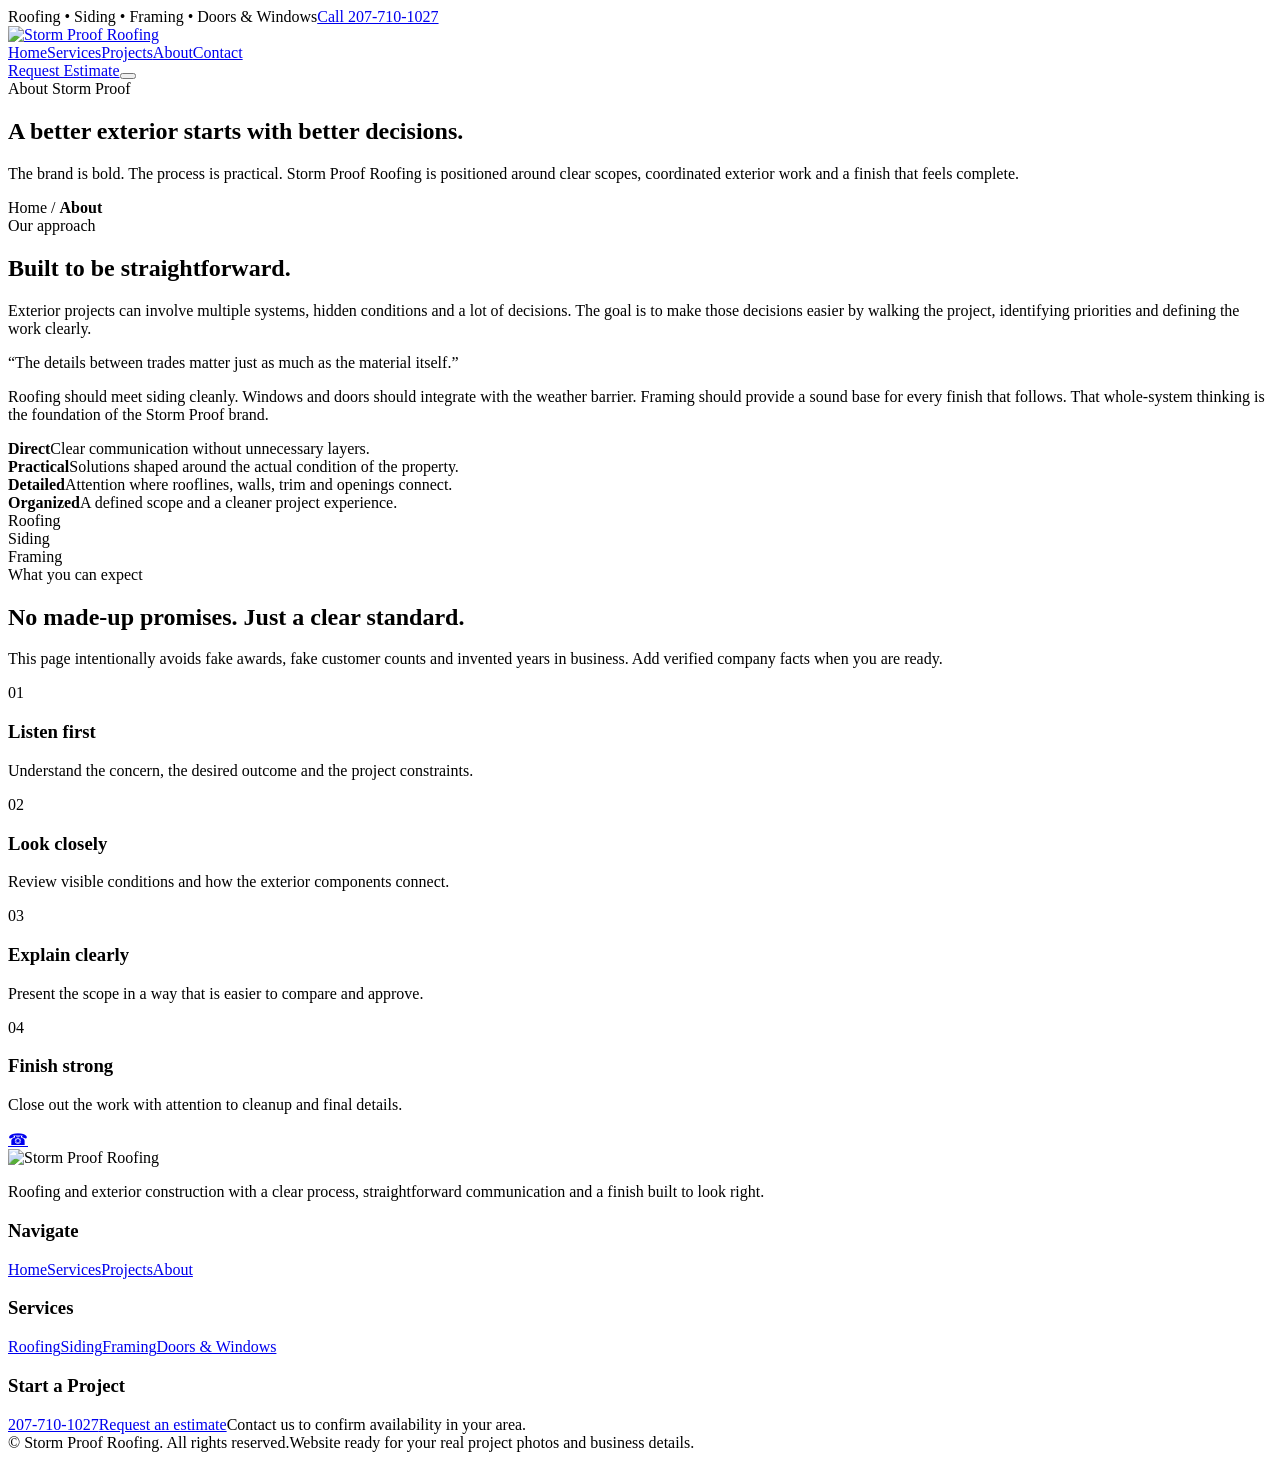
==== about.html @ b7cfe159 "Add files via upload" ====
<!doctype html><html lang="en"><head><meta charset="utf-8"><meta name="viewport" content="width=device-width,initial-scale=1"><meta name="description" content="Storm Proof Roofing — roofing, siding, framing, doors and windows."><title>About | Storm Proof Roofing</title><link rel="icon" href="assets/images/favicon.svg" type="image/svg+xml"><link rel="stylesheet" href="assets/css/styles.css"></head><body>
<div class="topbar"><div class="container"><span>Roofing • Siding • Framing • Doors &amp; Windows</span><a href="tel:2077101027">Call 207-710-1027</a></div></div>
<header class="site-header"><div class="container nav">
<a class="brand" href="index.html"><img src="assets/images/storm-proof-logo.png" alt="Storm Proof Roofing"></a>
<nav class="nav-links" aria-label="Primary navigation"><a href="index.html">Home</a><a href="services.html">Services</a><a href="projects.html">Projects</a><a href="about.html">About</a><a href="contact.html">Contact</a></nav>
<div class="nav-cta"><a class="btn btn-primary" href="quote.html">Request Estimate</a><button class="menu-toggle" aria-label="Open menu"><span></span><span></span><span></span></button></div>
</div></header>
<main><section class="page-hero"><div class="container"><span class="eyebrow">About Storm Proof</span><h1 class="display">A better exterior starts with <span class="accent">better decisions.</span></h1><p>The brand is bold. The process is practical. Storm Proof Roofing is positioned around clear scopes, coordinated exterior work and a finish that feels complete.</p><div class="crumbs">Home / <b>About</b></div></div></section>
<section class="section"><div class="container about-grid"><div class="about-copy reveal"><span class="eyebrow">Our approach</span><h2 class="display">Built to be straightforward.</h2><p class="muted">Exterior projects can involve multiple systems, hidden conditions and a lot of decisions. The goal is to make those decisions easier by walking the project, identifying priorities and defining the work clearly.</p><div class="quote-block">“The details between trades matter just as much as the material itself.”</div><p class="muted">Roofing should meet siding cleanly. Windows and doors should integrate with the weather barrier. Framing should provide a sound base for every finish that follows. That whole-system thinking is the foundation of the Storm Proof brand.</p><div class="values"><div class="value"><b>Direct</b><span>Clear communication without unnecessary layers.</span></div><div class="value"><b>Practical</b><span>Solutions shaped around the actual condition of the property.</span></div><div class="value"><b>Detailed</b><span>Attention where rooflines, walls, trim and openings connect.</span></div><div class="value"><b>Organized</b><span>A defined scope and a cleaner project experience.</span></div></div></div><div class="about-art reveal"><div class="stamp">Roofing<br>Siding<br>Framing</div></div></div></section>
<section class="section process"><div class="container"><div class="section-head"><div><span class="eyebrow">What you can expect</span><h2 class="display">No made-up promises. Just a clear standard.</h2></div><p>This page intentionally avoids fake awards, fake customer counts and invented years in business. Add verified company facts when you are ready.</p></div><div class="steps"><div class="step"><div class="step-no">01</div><h3>Listen first</h3><p>Understand the concern, the desired outcome and the project constraints.</p></div><div class="step"><div class="step-no">02</div><h3>Look closely</h3><p>Review visible conditions and how the exterior components connect.</p></div><div class="step"><div class="step-no">03</div><h3>Explain clearly</h3><p>Present the scope in a way that is easier to compare and approve.</p></div><div class="step"><div class="step-no">04</div><h3>Finish strong</h3><p>Close out the work with attention to cleanup and final details.</p></div></div></div></section></main>
<a class="floating-call" href="tel:2077101027" aria-label="Call Storm Proof Roofing">☎</a>
<footer class="footer"><div class="container"><div class="footer-grid">
<div><img class="footer-logo" src="assets/images/storm-proof-logo.png" alt="Storm Proof Roofing"><p>Roofing and exterior construction with a clear process, straightforward communication and a finish built to look right.</p></div>
<div><h3>Navigate</h3><div class="footer-links"><a href="index.html">Home</a><a href="services.html">Services</a><a href="projects.html">Projects</a><a href="about.html">About</a></div></div>
<div><h3>Services</h3><div class="footer-links"><a href="services.html#roofing">Roofing</a><a href="services.html#siding">Siding</a><a href="services.html#framing">Framing</a><a href="services.html#openings">Doors &amp; Windows</a></div></div>
<div><h3>Start a Project</h3><div class="footer-links"><a href="tel:2077101027">207-710-1027</a><a href="quote.html">Request an estimate</a><span>Contact us to confirm availability in your area.</span></div></div>
</div><div class="footer-bottom"><span>© <span data-year></span> Storm Proof Roofing. All rights reserved.</span><span>Website ready for your real project photos and business details.</span></div></div></footer>
<script src="assets/js/main.js"></script></body></html>
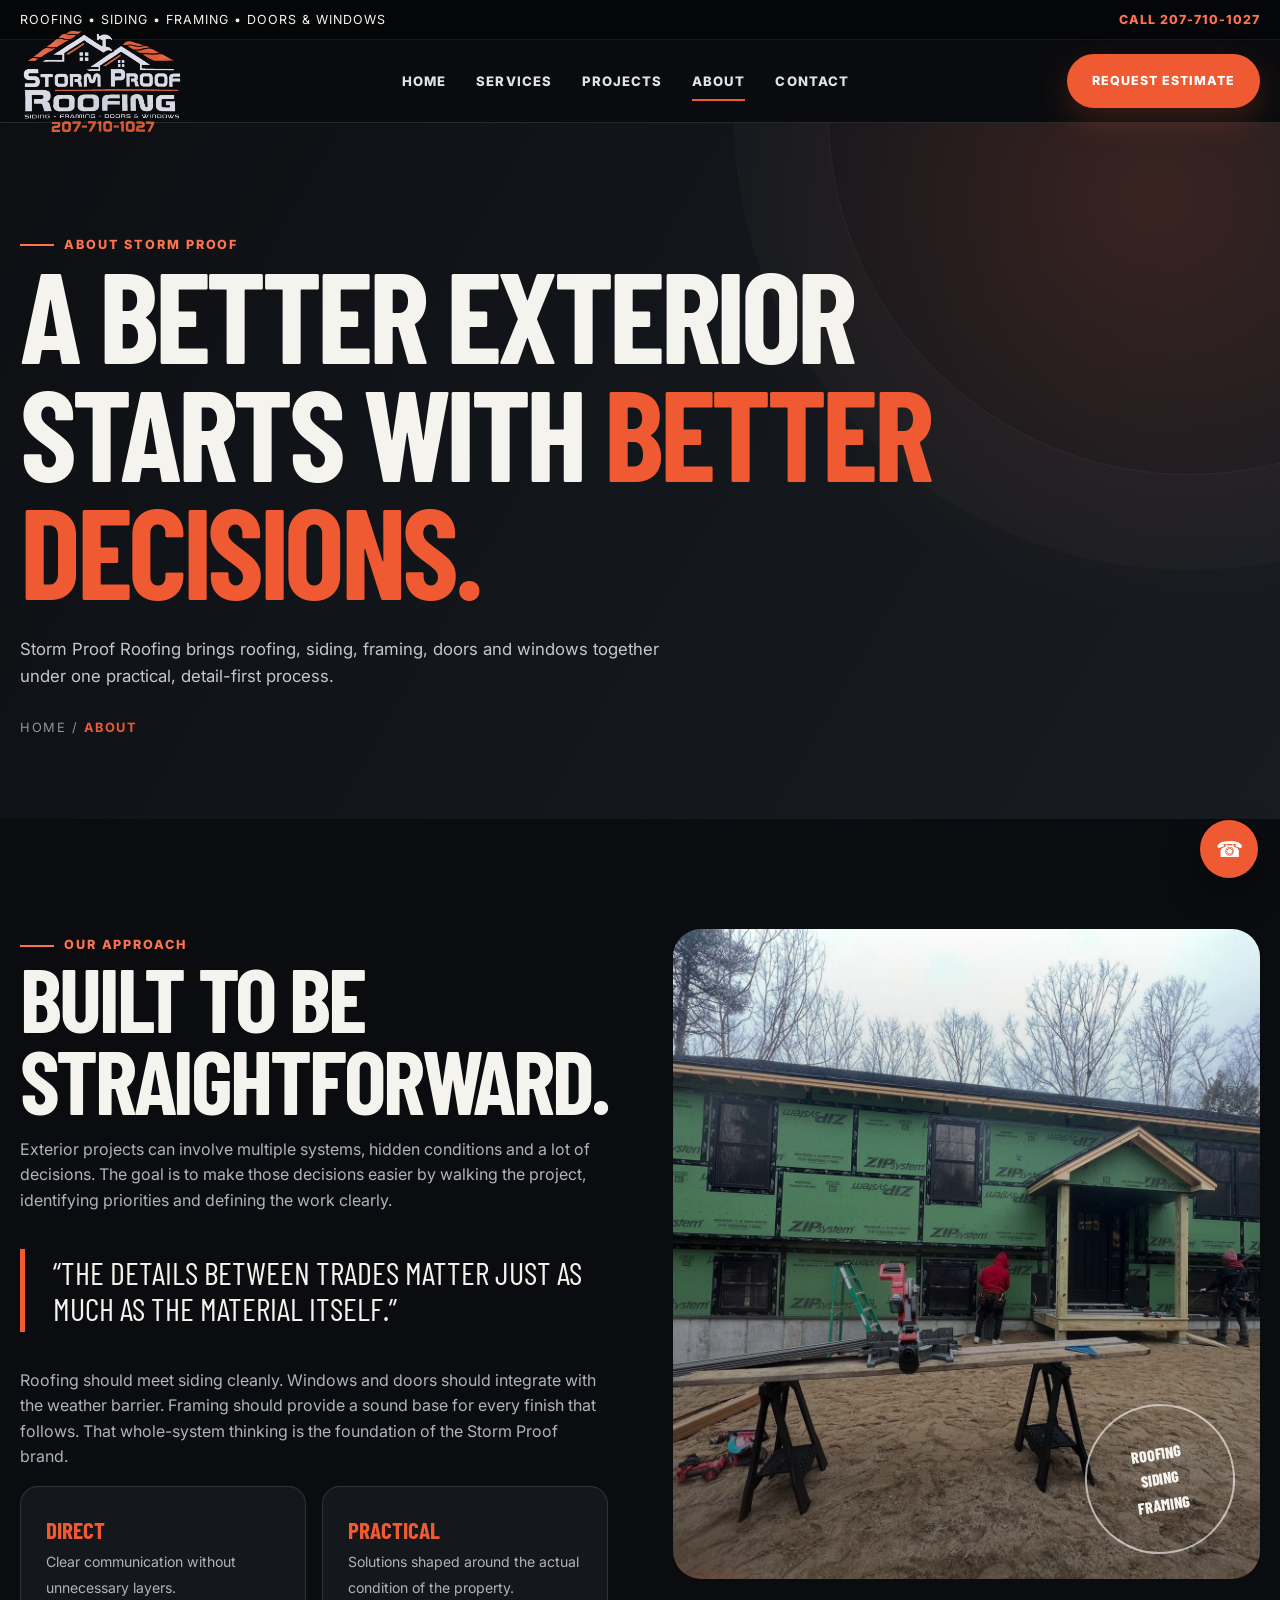
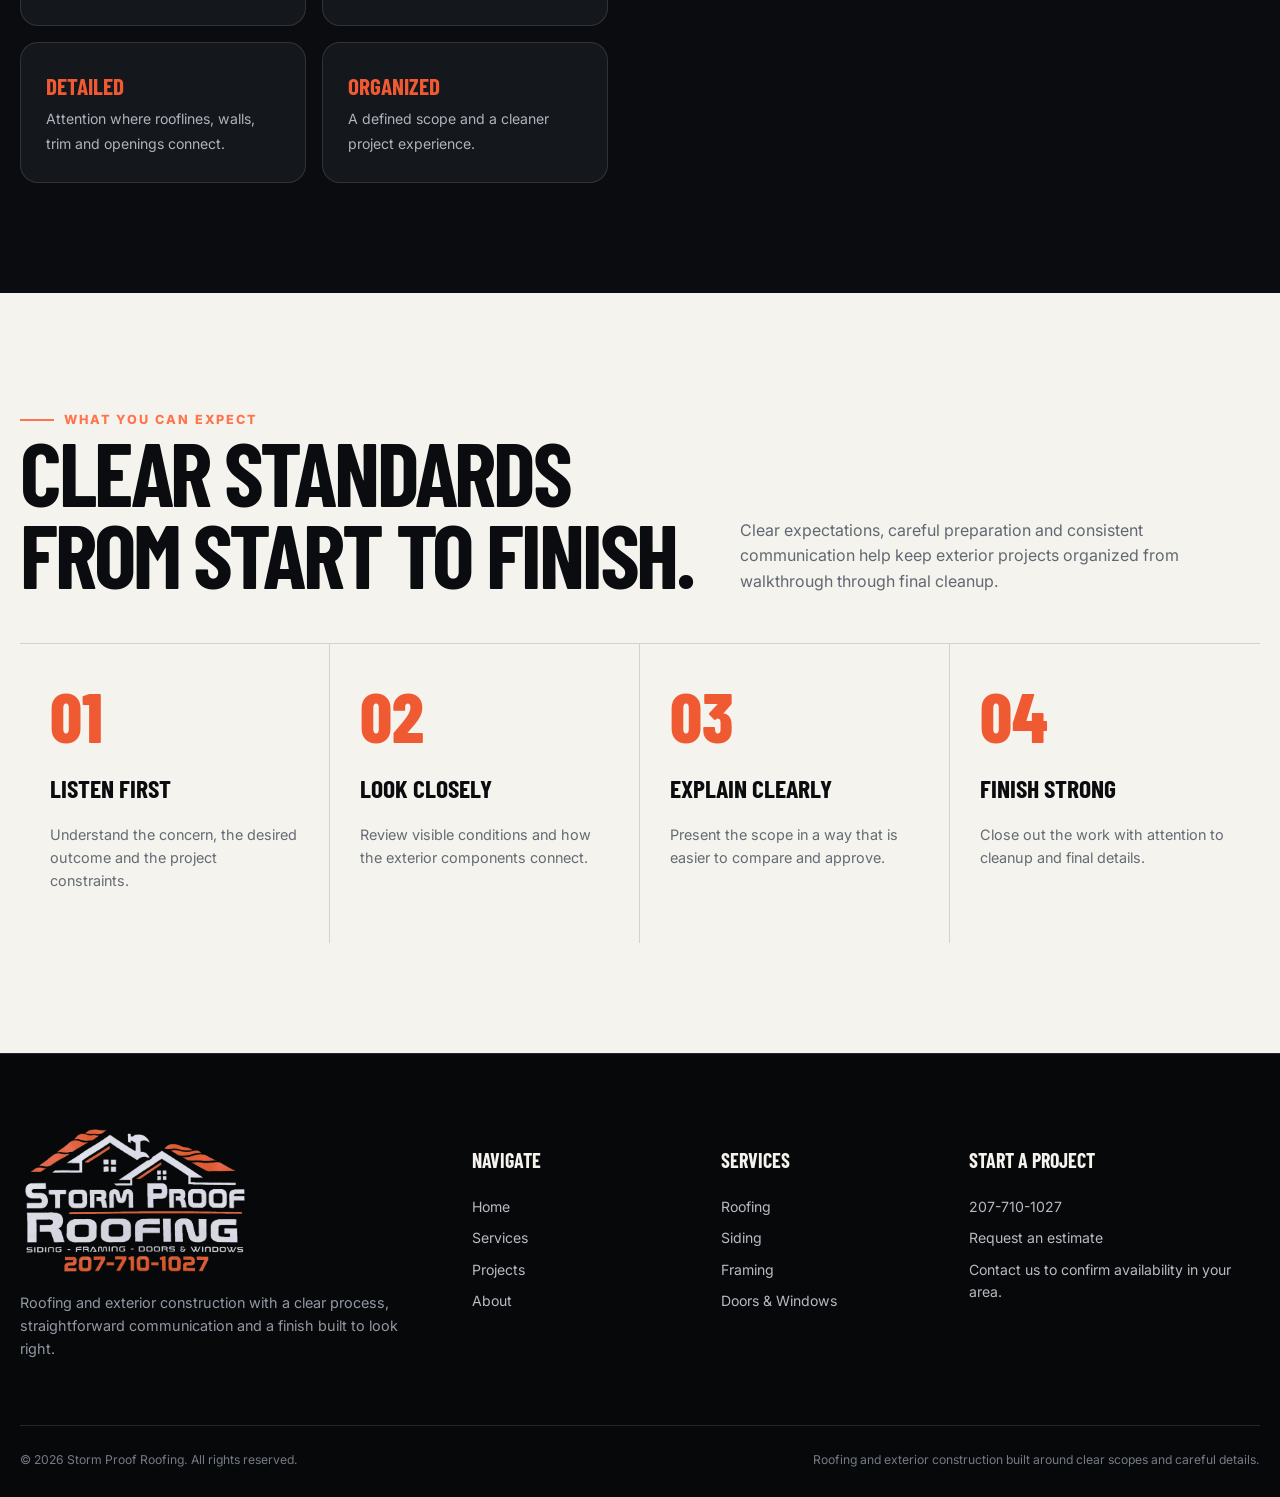
==== commit d704dd31: "Add files via upload" ====
--- a/about.html
+++ b/about.html
@@ -1,18 +1,295 @@
-<!doctype html><html lang="en"><head><meta charset="utf-8"><meta name="viewport" content="width=device-width,initial-scale=1"><meta name="description" content="Storm Proof Roofing — roofing, siding, framing, doors and windows."><title>About | Storm Proof Roofing</title><link rel="icon" href="assets/images/favicon.svg" type="image/svg+xml"><link rel="stylesheet" href="assets/css/styles.css"></head><body>
-<div class="topbar"><div class="container"><span>Roofing • Siding • Framing • Doors &amp; Windows</span><a href="tel:2077101027">Call 207-710-1027</a></div></div>
-<header class="site-header"><div class="container nav">
-<a class="brand" href="index.html"><img src="assets/images/storm-proof-logo.png" alt="Storm Proof Roofing"></a>
-<nav class="nav-links" aria-label="Primary navigation"><a href="index.html">Home</a><a href="services.html">Services</a><a href="projects.html">Projects</a><a href="about.html">About</a><a href="contact.html">Contact</a></nav>
-<div class="nav-cta"><a class="btn btn-primary" href="quote.html">Request Estimate</a><button class="menu-toggle" aria-label="Open menu"><span></span><span></span><span></span></button></div>
-</div></header>
-<main><section class="page-hero"><div class="container"><span class="eyebrow">About Storm Proof</span><h1 class="display">A better exterior starts with <span class="accent">better decisions.</span></h1><p>The brand is bold. The process is practical. Storm Proof Roofing is positioned around clear scopes, coordinated exterior work and a finish that feels complete.</p><div class="crumbs">Home / <b>About</b></div></div></section>
-<section class="section"><div class="container about-grid"><div class="about-copy reveal"><span class="eyebrow">Our approach</span><h2 class="display">Built to be straightforward.</h2><p class="muted">Exterior projects can involve multiple systems, hidden conditions and a lot of decisions. The goal is to make those decisions easier by walking the project, identifying priorities and defining the work clearly.</p><div class="quote-block">“The details between trades matter just as much as the material itself.”</div><p class="muted">Roofing should meet siding cleanly. Windows and doors should integrate with the weather barrier. Framing should provide a sound base for every finish that follows. That whole-system thinking is the foundation of the Storm Proof brand.</p><div class="values"><div class="value"><b>Direct</b><span>Clear communication without unnecessary layers.</span></div><div class="value"><b>Practical</b><span>Solutions shaped around the actual condition of the property.</span></div><div class="value"><b>Detailed</b><span>Attention where rooflines, walls, trim and openings connect.</span></div><div class="value"><b>Organized</b><span>A defined scope and a cleaner project experience.</span></div></div></div><div class="about-art reveal"><div class="stamp">Roofing<br>Siding<br>Framing</div></div></div></section>
-<section class="section process"><div class="container"><div class="section-head"><div><span class="eyebrow">What you can expect</span><h2 class="display">No made-up promises. Just a clear standard.</h2></div><p>This page intentionally avoids fake awards, fake customer counts and invented years in business. Add verified company facts when you are ready.</p></div><div class="steps"><div class="step"><div class="step-no">01</div><h3>Listen first</h3><p>Understand the concern, the desired outcome and the project constraints.</p></div><div class="step"><div class="step-no">02</div><h3>Look closely</h3><p>Review visible conditions and how the exterior components connect.</p></div><div class="step"><div class="step-no">03</div><h3>Explain clearly</h3><p>Present the scope in a way that is easier to compare and approve.</p></div><div class="step"><div class="step-no">04</div><h3>Finish strong</h3><p>Close out the work with attention to cleanup and final details.</p></div></div></div></section></main>
-<a class="floating-call" href="tel:2077101027" aria-label="Call Storm Proof Roofing">☎</a>
-<footer class="footer"><div class="container"><div class="footer-grid">
-<div><img class="footer-logo" src="assets/images/storm-proof-logo.png" alt="Storm Proof Roofing"><p>Roofing and exterior construction with a clear process, straightforward communication and a finish built to look right.</p></div>
-<div><h3>Navigate</h3><div class="footer-links"><a href="index.html">Home</a><a href="services.html">Services</a><a href="projects.html">Projects</a><a href="about.html">About</a></div></div>
-<div><h3>Services</h3><div class="footer-links"><a href="services.html#roofing">Roofing</a><a href="services.html#siding">Siding</a><a href="services.html#framing">Framing</a><a href="services.html#openings">Doors &amp; Windows</a></div></div>
-<div><h3>Start a Project</h3><div class="footer-links"><a href="tel:2077101027">207-710-1027</a><a href="quote.html">Request an estimate</a><span>Contact us to confirm availability in your area.</span></div></div>
-</div><div class="footer-bottom"><span>© <span data-year></span> Storm Proof Roofing. All rights reserved.</span><span>Website ready for your real project photos and business details.</span></div></div></footer>
-<script src="assets/js/main.js"></script></body></html>+<!DOCTYPE html>
+<html lang="en">
+ <head>
+  <meta charset="utf-8"/>
+  <meta content="width=device-width,initial-scale=1" name="viewport"/>
+  <meta content="Storm Proof Roofing &mdash; roofing, siding, framing, doors and windows." name="description"/>
+  <title>
+   About | Storm Proof Roofing
+  </title>
+  <link href="assets/images/favicon.svg" rel="icon" type="image/svg+xml"/>
+  <link href="assets/css/styles.css" rel="stylesheet"/>
+ </head>
+ <body>
+  <div class="topbar">
+   <div class="container">
+    <span>
+     Roofing &bull; Siding &bull; Framing &bull; Doors &amp; Windows
+    </span>
+    <a href="tel:2077101027">
+     Call 207-710-1027
+    </a>
+   </div>
+  </div>
+  <header class="site-header">
+   <div class="container nav">
+    <a class="brand" href="index.html">
+     <img alt="Storm Proof Roofing" src="assets/images/storm-proof-logo.png"/>
+    </a>
+    <nav aria-label="Primary navigation" class="nav-links">
+     <a href="index.html">
+      Home
+     </a>
+     <a href="services.html">
+      Services
+     </a>
+     <a href="projects.html">
+      Projects
+     </a>
+     <a href="about.html">
+      About
+     </a>
+     <a href="contact.html">
+      Contact
+     </a>
+    </nav>
+    <div class="nav-cta">
+     <a class="btn btn-primary" href="quote.html">
+      Request Estimate
+     </a>
+     <button aria-label="Open menu" class="menu-toggle">
+      <span>
+      </span>
+      <span>
+      </span>
+      <span>
+      </span>
+     </button>
+    </div>
+   </div>
+  </header>
+  <main>
+   <section class="page-hero">
+    <div class="container">
+     <span class="eyebrow">
+      About Storm Proof
+     </span>
+     <h1 class="display">
+      A better exterior starts with
+      <span class="accent">
+       better decisions.
+      </span>
+     </h1>
+     <p>
+      Storm Proof Roofing brings roofing, siding, framing, doors and windows together under one practical, detail-first process.
+     </p>
+     <div class="crumbs">
+      Home /
+      <b>
+       About
+      </b>
+     </div>
+    </div>
+   </section>
+   <section class="section">
+    <div class="container about-grid">
+     <div class="about-copy reveal">
+      <span class="eyebrow">
+       Our approach
+      </span>
+      <h2 class="display">
+       Built to be straightforward.
+      </h2>
+      <p class="muted">
+       Exterior projects can involve multiple systems, hidden conditions and a lot of decisions. The goal is to make those decisions easier by walking the project, identifying priorities and defining the work clearly.
+      </p>
+      <div class="quote-block">
+       &ldquo;The details between trades matter just as much as the material itself.&rdquo;
+      </div>
+      <p class="muted">
+       Roofing should meet siding cleanly. Windows and doors should integrate with the weather barrier. Framing should provide a sound base for every finish that follows. That whole-system thinking is the foundation of the Storm Proof brand.
+      </p>
+      <div class="values">
+       <div class="value">
+        <b>
+         Direct
+        </b>
+        <span>
+         Clear communication without unnecessary layers.
+        </span>
+       </div>
+       <div class="value">
+        <b>
+         Practical
+        </b>
+        <span>
+         Solutions shaped around the actual condition of the property.
+        </span>
+       </div>
+       <div class="value">
+        <b>
+         Detailed
+        </b>
+        <span>
+         Attention where rooflines, walls, trim and openings connect.
+        </span>
+       </div>
+       <div class="value">
+        <b>
+         Organized
+        </b>
+        <span>
+         A defined scope and a cleaner project experience.
+        </span>
+       </div>
+      </div>
+     </div>
+     <div class="about-art reveal">
+      <div class="stamp">
+       Roofing
+       <br/>
+       Siding
+       <br/>
+       Framing
+      </div>
+     </div>
+    </div>
+   </section>
+   <section class="section process">
+    <div class="container">
+     <div class="section-head">
+      <div>
+       <span class="eyebrow">
+        What you can expect
+       </span>
+       <h2 class="display">
+        Clear standards from start to finish.
+       </h2>
+      </div>
+      <p>
+       Clear expectations, careful preparation and consistent communication help keep exterior projects organized from walkthrough through final cleanup.
+      </p>
+     </div>
+     <div class="steps">
+      <div class="step">
+       <div class="step-no">
+        01
+       </div>
+       <h3>
+        Listen first
+       </h3>
+       <p>
+        Understand the concern, the desired outcome and the project constraints.
+       </p>
+      </div>
+      <div class="step">
+       <div class="step-no">
+        02
+       </div>
+       <h3>
+        Look closely
+       </h3>
+       <p>
+        Review visible conditions and how the exterior components connect.
+       </p>
+      </div>
+      <div class="step">
+       <div class="step-no">
+        03
+       </div>
+       <h3>
+        Explain clearly
+       </h3>
+       <p>
+        Present the scope in a way that is easier to compare and approve.
+       </p>
+      </div>
+      <div class="step">
+       <div class="step-no">
+        04
+       </div>
+       <h3>
+        Finish strong
+       </h3>
+       <p>
+        Close out the work with attention to cleanup and final details.
+       </p>
+      </div>
+     </div>
+    </div>
+   </section>
+  </main>
+  <a aria-label="Call Storm Proof Roofing" class="floating-call" href="tel:2077101027">
+   &phone;
+  </a>
+  <footer class="footer">
+   <div class="container">
+    <div class="footer-grid">
+     <div>
+      <img alt="Storm Proof Roofing" class="footer-logo" src="assets/images/storm-proof-logo.png"/>
+      <p>
+       Roofing and exterior construction with a clear process, straightforward communication and a finish built to look right.
+      </p>
+     </div>
+     <div>
+      <h3>
+       Navigate
+      </h3>
+      <div class="footer-links">
+       <a href="index.html">
+        Home
+       </a>
+       <a href="services.html">
+        Services
+       </a>
+       <a href="projects.html">
+        Projects
+       </a>
+       <a href="about.html">
+        About
+       </a>
+      </div>
+     </div>
+     <div>
+      <h3>
+       Services
+      </h3>
+      <div class="footer-links">
+       <a href="services.html#roofing">
+        Roofing
+       </a>
+       <a href="services.html#siding">
+        Siding
+       </a>
+       <a href="services.html#framing">
+        Framing
+       </a>
+       <a href="services.html#openings">
+        Doors &amp; Windows
+       </a>
+      </div>
+     </div>
+     <div>
+      <h3>
+       Start a Project
+      </h3>
+      <div class="footer-links">
+       <a href="tel:2077101027">
+        207-710-1027
+       </a>
+       <a href="quote.html">
+        Request an estimate
+       </a>
+       <span>
+        Contact us to confirm availability in your area.
+       </span>
+      </div>
+     </div>
+    </div>
+    <div class="footer-bottom">
+     <span>
+      &copy;
+      <span data-year="">
+      </span>
+      Storm Proof Roofing. All rights reserved.
+     </span>
+     <span>
+      Roofing and exterior construction built around clear scopes and careful details.
+     </span>
+    </div>
+   </div>
+  </footer>
+  <script src="assets/js/main.js">
+  </script>
+ </body>
+</html>
--- a/assets/css/styles.css
+++ b/assets/css/styles.css
@@ -0,0 +1,72 @@
+
+@import url('https://fonts.googleapis.com/css2?family=Barlow+Condensed:wght@500;600;700;800&family=Inter:wght@400;500;600;700&display=swap');
+
+:root{
+  --ink:#0b0c0f; --ink-2:#111318; --panel:#171a20; --panel-2:#20242b;
+  --paper:#f5f3ed; --muted:#aeb4bd; --line:rgba(255,255,255,.12);
+  --orange:#f05a32; --orange-2:#ff744d; --sand:#cbbf9f;
+  --max:1240px; --radius:22px; --shadow:0 24px 70px rgba(0,0,0,.32);
+}
+*{box-sizing:border-box}html{scroll-behavior:smooth}body{margin:0;background:var(--ink);color:var(--paper);font-family:Inter,Arial,sans-serif;line-height:1.6;overflow-x:hidden}img{max-width:100%;display:block}a{color:inherit;text-decoration:none}button,input,textarea,select{font:inherit}.container{width:min(calc(100% - 40px),var(--max));margin:auto}.eyebrow{display:inline-flex;align-items:center;gap:10px;color:var(--orange-2);font-size:.79rem;font-weight:800;letter-spacing:.15em;text-transform:uppercase}.eyebrow:before{content:"";width:34px;height:2px;background:currentColor}.display{font-family:'Barlow Condensed',Impact,sans-serif;text-transform:uppercase;letter-spacing:-.035em;line-height:.92;margin:0}.section{padding:110px 0}.section-sm{padding:72px 0}.section-head{display:flex;align-items:end;justify-content:space-between;gap:32px;margin-bottom:48px}.section-head h2{font-size:clamp(3.2rem,7vw,6.4rem);max-width:820px}.section-head p{max-width:520px;color:var(--muted);margin:0}.muted{color:var(--muted)}.accent{color:var(--orange)}
+
+.topbar{background:#050608;border-bottom:1px solid rgba(255,255,255,.07);font-size:.78rem;letter-spacing:.08em;text-transform:uppercase}.topbar .container{min-height:39px;display:flex;align-items:center;justify-content:space-between;gap:20px}.topbar a{font-weight:800;color:var(--orange-2)}
+.site-header{position:sticky;top:0;z-index:50;background:rgba(11,12,15,.9);backdrop-filter:blur(18px);border-bottom:1px solid var(--line)}.nav{height:82px;display:flex;align-items:center;justify-content:space-between;gap:30px}.brand{display:flex;align-items:center;gap:14px}.brand img{width:164px;height:auto}.nav-links{display:flex;align-items:center;gap:30px;font-size:.82rem;font-weight:800;letter-spacing:.08em;text-transform:uppercase}.nav-links a{position:relative;color:#dfe2e7}.nav-links a:after{content:"";position:absolute;left:0;right:100%;bottom:-9px;height:2px;background:var(--orange);transition:.25s}.nav-links a:hover:after,.nav-links a.active:after{right:0}.nav-cta{display:flex;align-items:center;gap:12px}.menu-toggle{display:none;background:none;border:0;color:white;padding:10px}.menu-toggle span{display:block;width:26px;height:2px;background:currentColor;margin:5px}
+.btn{display:inline-flex;align-items:center;justify-content:center;gap:10px;min-height:54px;padding:0 24px;border:1px solid transparent;border-radius:999px;font-weight:800;font-size:.78rem;letter-spacing:.08em;text-transform:uppercase;cursor:pointer;transition:.24s}.btn-primary{background:var(--orange);color:white;box-shadow:0 12px 32px rgba(240,90,50,.22)}.btn-primary:hover{transform:translateY(-2px);background:var(--orange-2)}.btn-ghost{border-color:rgba(255,255,255,.25);color:white;background:rgba(255,255,255,.03)}.btn-ghost:hover{border-color:white;background:white;color:var(--ink)}.btn-dark{background:var(--ink);color:white}.btn-dark:hover{background:#23272e}
+
+.hero{position:relative;min-height:780px;display:grid;align-items:center;overflow:hidden;background:radial-gradient(circle at 82% 20%,rgba(240,90,50,.18),transparent 30%),linear-gradient(120deg,#0c0e12 0%,#13171d 58%,#0a0b0e 100%)}.hero:before{content:"";position:absolute;inset:0;background:linear-gradient(110deg,transparent 0 56%,rgba(255,255,255,.035) 56% 58%,transparent 58% 62%,rgba(255,255,255,.025) 62% 64%,transparent 64%);pointer-events:none}.hero:after{content:"";position:absolute;width:900px;height:900px;border:1px solid rgba(255,255,255,.06);border-radius:50%;right:-310px;top:-390px;box-shadow:0 0 0 110px rgba(255,255,255,.018),0 0 0 250px rgba(255,255,255,.012)}.hero-grid{position:relative;z-index:2;display:grid;grid-template-columns:1.1fr .9fr;gap:70px;align-items:center;padding:100px 0}.hero h1{font-size:clamp(4.8rem,10vw,9rem);max-width:820px}.hero .lead{font-size:1.08rem;color:#c7ccd3;max-width:620px;margin:28px 0 34px}.hero-actions{display:flex;gap:14px;flex-wrap:wrap}.hero-note{display:flex;align-items:center;gap:12px;margin-top:28px;color:#aeb4bd;font-size:.88rem}.hero-note b{color:white}.dot{width:9px;height:9px;border-radius:50%;background:var(--orange);box-shadow:0 0 0 7px rgba(240,90,50,.13)}.hero-mark{position:relative;padding:48px 34px 34px;border:1px solid rgba(255,255,255,.14);border-radius:32px;background:linear-gradient(145deg,rgba(255,255,255,.075),rgba(255,255,255,.018));box-shadow:var(--shadow);transform:rotate(1.5deg)}.hero-mark:before{content:"";position:absolute;inset:14px;border:1px solid rgba(255,255,255,.07);border-radius:24px}.hero-mark img{position:relative;filter:drop-shadow(0 18px 35px rgba(0,0,0,.42))}.hero-badge{position:absolute;right:-18px;bottom:-18px;width:120px;height:120px;border-radius:50%;display:grid;place-items:center;text-align:center;background:var(--orange);color:white;font-family:'Barlow Condensed';font-weight:800;font-size:1.1rem;line-height:1;text-transform:uppercase;letter-spacing:.04em;transform:rotate(-8deg);box-shadow:0 20px 40px rgba(0,0,0,.34)}
+.trustbar{position:relative;z-index:3;border-top:1px solid var(--line);border-bottom:1px solid var(--line);background:#0c0e12}.trust-grid{display:grid;grid-template-columns:repeat(4,1fr)}.trust-item{padding:27px 28px;border-right:1px solid var(--line)}.trust-item:last-child{border-right:0}.trust-item strong{display:block;font-family:'Barlow Condensed';font-size:1.55rem;text-transform:uppercase}.trust-item span{font-size:.79rem;color:var(--muted)}
+
+.card-grid{display:grid;grid-template-columns:repeat(4,1fr);gap:18px}.service-card{position:relative;min-height:360px;padding:30px;border:1px solid var(--line);border-radius:var(--radius);background:linear-gradient(145deg,#171a20,#101216);overflow:hidden;transition:.28s}.service-card:hover{transform:translateY(-8px);border-color:rgba(240,90,50,.55);box-shadow:var(--shadow)}.service-card .number{font-family:'Barlow Condensed';font-size:5rem;font-weight:800;color:rgba(255,255,255,.045);line-height:1}.service-card svg{width:48px;height:48px;color:var(--orange);margin:25px 0}.service-card h3{font-family:'Barlow Condensed';font-size:2rem;text-transform:uppercase;line-height:1;margin:0 0 14px}.service-card p{color:var(--muted);font-size:.92rem;margin:0}.service-card .arrow{position:absolute;right:24px;bottom:20px;font-size:1.7rem;color:var(--orange)}
+
+.split{display:grid;grid-template-columns:1fr 1fr;gap:70px;align-items:center}.visual-panel{position:relative;min-height:620px;border-radius:28px;overflow:hidden;background:#171a20 url('../images/projects/new-construction-exterior.jpg') center/cover}.visual-panel:after{content:"";position:absolute;inset:0;background:linear-gradient(0deg,rgba(7,8,10,.65),transparent 55%)}.visual-label{position:absolute;z-index:2;left:28px;bottom:28px;right:28px;display:flex;justify-content:space-between;align-items:end;gap:20px}.visual-label strong{font-family:'Barlow Condensed';text-transform:uppercase;font-size:2.3rem;line-height:1}.visual-label span{font-size:.8rem;color:#d4d8de}.feature-list{display:grid;gap:18px;margin:34px 0}.feature{display:grid;grid-template-columns:50px 1fr;gap:16px;align-items:start;padding-bottom:18px;border-bottom:1px solid var(--line)}.feature i{width:44px;height:44px;border-radius:14px;display:grid;place-items:center;background:rgba(240,90,50,.12);color:var(--orange);font-style:normal;font-weight:900}.feature h3{margin:0 0 4px;font-size:1rem}.feature p{margin:0;color:var(--muted);font-size:.9rem}
+
+.process{background:var(--paper);color:var(--ink)}.process .muted,.process .section-head p{color:#616872}.steps{display:grid;grid-template-columns:repeat(4,1fr);gap:0;border-top:1px solid #d5d1c7}.step{position:relative;padding:36px 30px;border-right:1px solid #d5d1c7}.step:last-child{border-right:0}.step .step-no{font-family:'Barlow Condensed';font-size:4.4rem;font-weight:800;color:var(--orange);line-height:1}.step h3{font-family:'Barlow Condensed';text-transform:uppercase;font-size:1.6rem;margin:18px 0 8px}.step p{color:#646b74;font-size:.9rem}
+
+.project-grid{display:grid;grid-template-columns:repeat(3,1fr);gap:20px}.project-card{position:relative;min-height:420px;border-radius:22px;overflow:hidden;background:#171a20}.project-card img{width:100%;height:100%;object-fit:cover;transition:.45s}.project-card:after{content:"";position:absolute;inset:0;background:linear-gradient(0deg,rgba(3,4,6,.92),rgba(3,4,6,.05) 70%)}.project-card:hover img{transform:scale(1.045)}.project-copy{position:absolute;z-index:2;left:24px;right:24px;bottom:22px}.project-copy small{color:var(--orange-2);font-weight:800;letter-spacing:.13em;text-transform:uppercase}.project-copy h3{font-family:'Barlow Condensed';font-size:2rem;text-transform:uppercase;line-height:1;margin:7px 0 0}.project-card.large{grid-column:span 2}.project-card.tall{min-height:520px}
+
+.callout{position:relative;border-radius:30px;overflow:hidden;background:linear-gradient(115deg,var(--orange),#e84820);padding:64px}.callout:after{content:"";position:absolute;width:520px;height:520px;border:1px solid rgba(255,255,255,.2);border-radius:50%;right:-140px;top:-230px;box-shadow:0 0 0 70px rgba(255,255,255,.06),0 0 0 140px rgba(255,255,255,.04)}.callout-grid{position:relative;z-index:2;display:flex;align-items:center;justify-content:space-between;gap:40px}.callout h2{font-size:clamp(3.4rem,7vw,6rem);max-width:800px}.callout p{max-width:580px;margin:18px 0 0;color:#fff4ef}
+
+.page-hero{padding:105px 0 80px;position:relative;overflow:hidden;background:radial-gradient(circle at 90% 10%,rgba(240,90,50,.17),transparent 32%),linear-gradient(120deg,#0d0f13,#181c22)}.page-hero:after{content:"";position:absolute;width:720px;height:720px;border:1px solid rgba(255,255,255,.055);border-radius:50%;right:-270px;top:-370px;box-shadow:0 0 0 95px rgba(255,255,255,.018)}.page-hero .container{position:relative;z-index:2}.page-hero h1{font-size:clamp(4.6rem,10vw,8.4rem);max-width:950px}.page-hero p{font-size:1.05rem;color:#c3c8d0;max-width:680px;margin-top:28px}.crumbs{margin-top:28px;color:#8f969f;font-size:.8rem;text-transform:uppercase;letter-spacing:.12em}.crumbs b{color:var(--orange)}
+
+.service-detail{display:grid;grid-template-columns:.75fr 1.25fr;gap:80px;padding:54px 0;border-top:1px solid var(--line)}.service-detail:first-child{border-top:0}.service-detail h2{font-size:clamp(3rem,6vw,5.5rem)}.service-detail h3{font-size:1rem;margin:0 0 8px}.service-detail p{color:var(--muted)}.check-grid{display:grid;grid-template-columns:1fr 1fr;gap:14px;margin-top:26px}.check{display:flex;gap:10px;padding:14px 16px;border:1px solid var(--line);border-radius:13px;background:#13161b;font-size:.9rem}.check:before{content:"✓";color:var(--orange);font-weight:900}
+
+.filters{display:flex;gap:9px;flex-wrap:wrap;margin-bottom:34px}.filter-btn{border:1px solid var(--line);background:#14171c;color:white;border-radius:999px;padding:10px 17px;font-weight:800;font-size:.72rem;letter-spacing:.08em;text-transform:uppercase;cursor:pointer}.filter-btn.active,.filter-btn:hover{background:var(--orange);border-color:var(--orange)}.project-card[hidden]{display:none}
+
+.about-grid{display:grid;grid-template-columns:1fr 1fr;gap:65px;align-items:start}.about-copy h2{font-size:clamp(3.6rem,7vw,6.4rem)}.quote-block{border-left:5px solid var(--orange);padding:6px 0 6px 28px;margin:36px 0;font-family:'Barlow Condensed';font-size:2rem;text-transform:uppercase;line-height:1.1}.values{display:grid;grid-template-columns:1fr 1fr;gap:16px}.value{padding:25px;border:1px solid var(--line);border-radius:18px;background:#14171c}.value b{display:block;color:var(--orange);font-family:'Barlow Condensed';font-size:1.45rem;text-transform:uppercase}.value span{color:var(--muted);font-size:.88rem}.about-art{position:sticky;top:130px;min-height:650px;border-radius:28px;background:linear-gradient(0deg,rgba(4,5,7,.55),transparent),url('../images/projects/front-elevation-siding.jpg') center/cover;overflow:hidden}.about-art .stamp{position:absolute;right:25px;bottom:25px;width:150px;height:150px;border-radius:50%;display:grid;place-items:center;text-align:center;border:2px solid rgba(255,255,255,.6);font-family:'Barlow Condensed';font-weight:800;text-transform:uppercase;transform:rotate(-9deg)}
+
+.contact-grid{display:grid;grid-template-columns:.8fr 1.2fr;gap:42px}.contact-panel,.form-panel{border:1px solid var(--line);border-radius:24px;background:#13161b;padding:35px}.contact-panel h2,.form-panel h2{font-family:'Barlow Condensed';font-size:2.7rem;text-transform:uppercase;line-height:1;margin:0 0 20px}.contact-method{padding:22px 0;border-top:1px solid var(--line)}.contact-method:first-of-type{border-top:0}.contact-method small{display:block;color:var(--orange);font-weight:800;letter-spacing:.12em;text-transform:uppercase}.contact-method a,.contact-method strong{display:block;font-family:'Barlow Condensed';font-size:1.8rem;text-transform:uppercase;margin-top:4px}.form-grid{display:grid;grid-template-columns:1fr 1fr;gap:16px}.field{display:grid;gap:7px}.field.full{grid-column:1/-1}.field label{font-size:.77rem;font-weight:800;letter-spacing:.08em;text-transform:uppercase}.field input,.field textarea,.field select{width:100%;border:1px solid #343942;background:#0e1014;color:white;border-radius:13px;padding:15px 16px;outline:none}.field input:focus,.field textarea:focus,.field select:focus{border-color:var(--orange);box-shadow:0 0 0 3px rgba(240,90,50,.12)}.field textarea{min-height:145px;resize:vertical}.form-note{font-size:.78rem;color:var(--muted);margin:16px 0 0}.form-actions{display:flex;align-items:center;gap:12px;flex-wrap:wrap;margin-top:22px}.status{font-size:.84rem;color:#c9ced5}.status.success{color:#8be0a5}
+
+.footer{padding:70px 0 28px;border-top:1px solid var(--line);background:#07080a}.footer-grid{display:grid;grid-template-columns:1.4fr .7fr .7fr 1fr;gap:45px}.footer-logo{width:230px}.footer p{color:#9198a2;max-width:420px;font-size:.9rem}.footer h3{font-family:'Barlow Condensed';text-transform:uppercase;font-size:1.25rem}.footer-links{display:grid;gap:9px;color:#b6bbc2;font-size:.88rem}.footer-links a:hover{color:var(--orange)}.footer-bottom{display:flex;justify-content:space-between;gap:20px;border-top:1px solid var(--line);padding-top:24px;margin-top:50px;color:#747b84;font-size:.76rem}.floating-call{position:fixed;right:22px;bottom:22px;z-index:40;width:58px;height:58px;border-radius:50%;display:grid;place-items:center;background:var(--orange);color:white;box-shadow:0 15px 35px rgba(0,0,0,.4);font-size:1.35rem}
+
+.reveal{opacity:0;transform:translateY(24px);transition:.7s ease}.reveal.visible{opacity:1;transform:none}
+
+@media(max-width:1050px){.hero-grid,.split,.about-grid,.contact-grid{grid-template-columns:1fr}.hero-mark{max-width:660px}.card-grid{grid-template-columns:1fr 1fr}.project-grid{grid-template-columns:1fr 1fr}.footer-grid{grid-template-columns:1fr 1fr}.about-art{position:relative;top:auto}.service-detail{grid-template-columns:1fr;gap:20px}.trust-grid{grid-template-columns:1fr 1fr}.trust-item:nth-child(2){border-right:0}.trust-item:nth-child(-n+2){border-bottom:1px solid var(--line)}}
+@media(max-width:820px){.nav-links,.nav-cta .btn{display:none}.menu-toggle{display:block}.nav-links.open{position:absolute;display:grid;left:0;right:0;top:121px;padding:25px 20px 30px;background:#0b0c0f;border-bottom:1px solid var(--line);gap:19px}.hero{min-height:auto}.hero-grid{padding:76px 0}.hero h1{font-size:clamp(4rem,18vw,6.8rem)}.hero-mark{margin:15px 12px 20px}.section{padding:82px 0}.section-head{display:block}.section-head p{margin-top:18px}.steps{grid-template-columns:1fr 1fr}.step:nth-child(2){border-right:0}.step:nth-child(-n+2){border-bottom:1px solid #d5d1c7}.project-card.large{grid-column:auto}.callout{padding:42px 28px}.callout-grid{display:block}.callout .btn{margin-top:28px}.page-hero{padding:75px 0 60px}}
+@media(max-width:620px){.container{width:min(calc(100% - 28px),var(--max))}.topbar .container{justify-content:center}.topbar span{display:none}.brand img{width:145px}.nav{height:72px}.nav-links.open{top:111px}.card-grid,.project-grid,.values,.form-grid,.check-grid,.footer-grid,.steps{grid-template-columns:1fr}.trust-grid{grid-template-columns:1fr}.trust-item{border-right:0!important;border-bottom:1px solid var(--line)}.trust-item:last-child{border-bottom:0}.service-card{min-height:310px}.visual-panel{min-height:460px}.step{border-right:0}.step:nth-child(3){border-bottom:1px solid #d5d1c7}.callout h2{font-size:3.5rem}.page-hero h1{font-size:4.6rem}.footer-bottom{display:block}.hero-badge{width:95px;height:95px;font-size:.9rem}.floating-call{width:52px;height:52px}.hero-actions .btn{width:100%}}
+
+
+/* Real project photography */
+.hero-mark.photo-card{padding:0;min-height:610px;overflow:visible;background:#111318;transform:rotate(1.25deg)}
+.hero-mark.photo-card:before{z-index:3;pointer-events:none}
+.hero-mark .hero-photo{width:100%;height:610px;object-fit:cover;border-radius:31px;filter:none}
+.hero-photo-shade{position:absolute;inset:0;border-radius:31px;background:linear-gradient(0deg,rgba(5,6,8,.84),rgba(5,6,8,.05) 62%)}
+.hero-logo-chip{position:absolute;z-index:4;left:26px;right:26px;bottom:25px;display:flex;align-items:center;justify-content:space-between;gap:18px;padding:18px 20px;border:1px solid rgba(255,255,255,.18);border-radius:18px;background:rgba(8,9,12,.78);backdrop-filter:blur(12px)}
+.hero-logo-chip img{width:210px;filter:none}
+.hero-logo-chip span{max-width:180px;color:#d5d9df;font-size:.68rem;font-weight:800;letter-spacing:.12em;text-align:right;text-transform:uppercase}
+.service-photo{position:relative;margin:28px 0 0;border-radius:18px;overflow:hidden;background:#171a20;box-shadow:var(--shadow)}
+.service-photo img{width:100%;aspect-ratio:4/3;object-fit:cover}
+.service-photo figcaption{position:absolute;left:14px;bottom:14px;padding:7px 10px;border-radius:999px;background:rgba(7,8,10,.76);color:#fff;font-size:.66rem;font-weight:800;letter-spacing:.1em;text-transform:uppercase;backdrop-filter:blur(8px)}
+.gallery-grid{grid-template-columns:repeat(3,minmax(0,1fr))}
+.gallery-grid .project-card{min-height:360px;cursor:zoom-in;outline:none}
+.gallery-grid .project-card:focus-visible{box-shadow:0 0 0 3px var(--orange)}
+.gallery-grid .project-copy h3{font-size:1.55rem}
+.lightbox{position:fixed;z-index:100;inset:0;display:none;place-items:center;padding:28px;background:rgba(3,4,6,.92);backdrop-filter:blur(12px)}
+.lightbox.open{display:grid}
+.lightbox-inner{position:relative;width:min(1120px,100%);max-height:92vh;display:grid;gap:12px}
+.lightbox img{width:100%;max-height:82vh;object-fit:contain;border-radius:18px;background:#0b0c0f;box-shadow:0 30px 100px rgba(0,0,0,.7)}
+.lightbox-close{position:absolute;z-index:2;right:12px;top:12px;width:46px;height:46px;border:1px solid rgba(255,255,255,.25);border-radius:50%;background:rgba(7,8,10,.78);color:#fff;font-size:2rem;line-height:1;cursor:pointer}
+.lightbox-caption{color:#e7eaee;font-family:'Barlow Condensed';font-size:1.35rem;font-weight:700;letter-spacing:.03em;text-align:center;text-transform:uppercase}
+body.lightbox-open{overflow:hidden}
+
+@media(max-width:1050px){.hero-mark.photo-card{max-width:760px}.gallery-grid{grid-template-columns:repeat(2,minmax(0,1fr))}}
+@media(max-width:620px){.hero-mark.photo-card,.hero-mark .hero-photo{min-height:460px;height:460px}.hero-logo-chip{left:16px;right:16px;bottom:16px;display:block}.hero-logo-chip img{width:170px}.hero-logo-chip span{display:block;max-width:none;margin-top:8px;text-align:left}.gallery-grid{grid-template-columns:1fr}.gallery-grid .project-card{min-height:390px}.lightbox{padding:14px}.lightbox-caption{font-size:1.05rem}}
